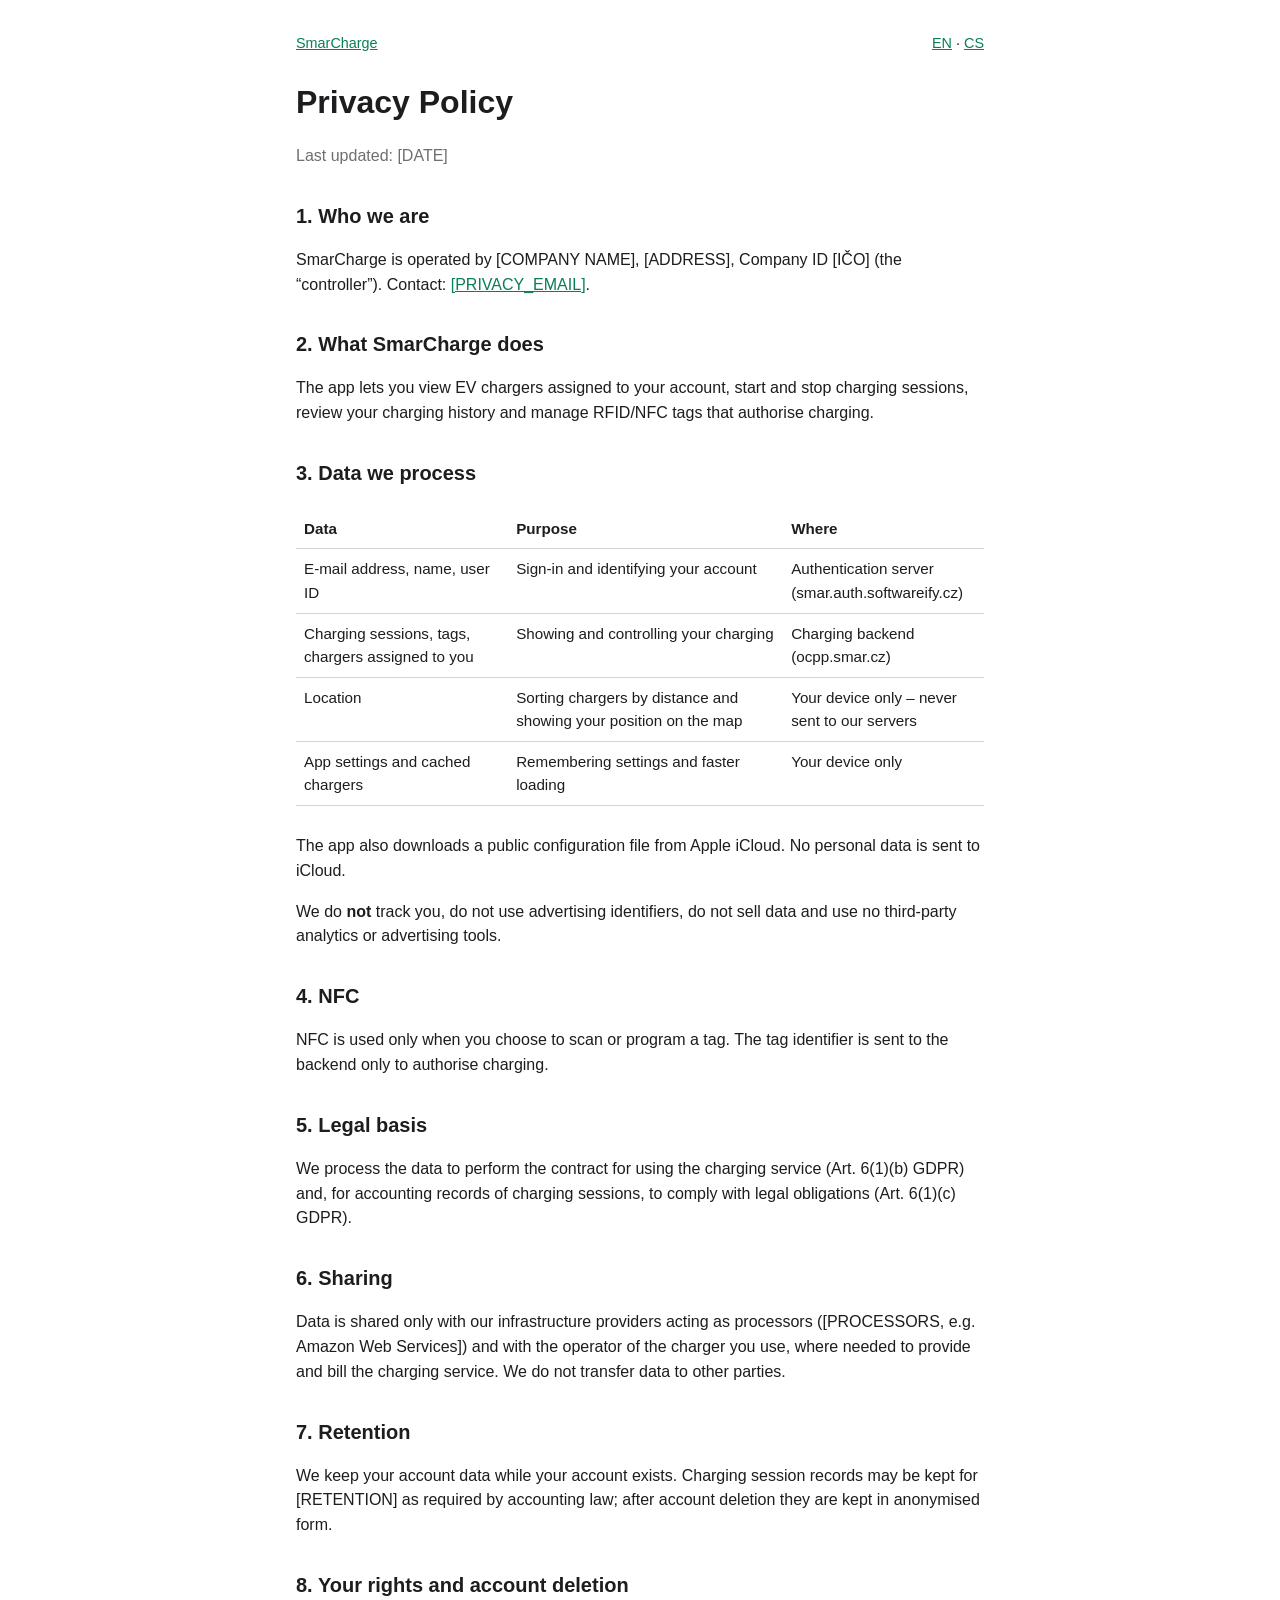
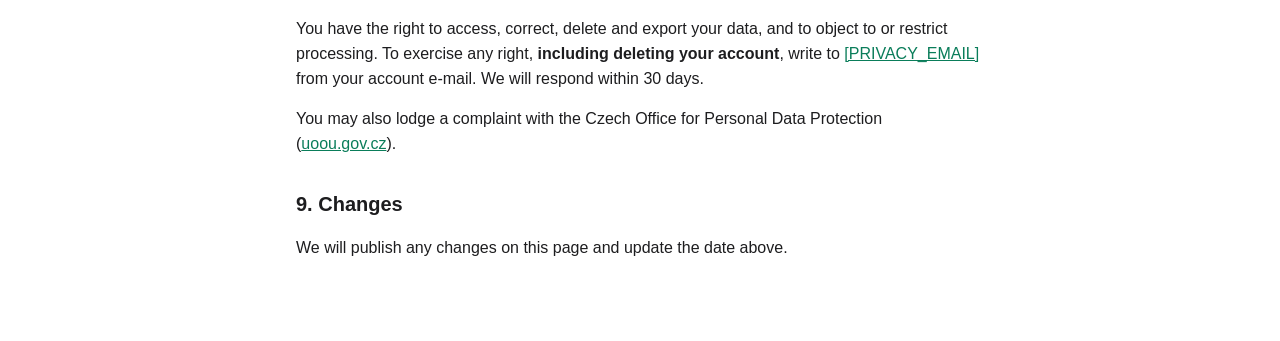
==== privacy/index.html @ bc1ef053 "Initial SmarCharge public Pages site." ====
<!doctype html>
<html lang="en">
<head>
<meta charset="utf-8">
<meta name="viewport" content="width=device-width, initial-scale=1">
<title>SmarCharge Privacy Policy</title>
<link rel="stylesheet" href="../style.css">
<script src="../lang.js"></script>
</head>
<body>
<main>
<nav><a href="../">SmarCharge</a><span><a href="#" onclick="setLang('en');return false">EN</a> · <a href="#" onclick="setLang('cs');return false">CS</a></span></nav>

<section lang="en">
  <h1>Privacy Policy</h1>
  <p class="muted">Last updated: [DATE]</p>

  <h2>1. Who we are</h2>
  <p>SmarCharge is operated by [COMPANY NAME], [ADDRESS], Company ID [IČO] (the “controller”). Contact: <a href="mailto:[PRIVACY_EMAIL]">[PRIVACY_EMAIL]</a>.</p>

  <h2>2. What SmarCharge does</h2>
  <p>The app lets you view EV chargers assigned to your account, start and stop charging sessions, review your charging history and manage RFID/NFC tags that authorise charging.</p>

  <h2>3. Data we process</h2>
  <div class="table-wrap"><table>
    <tr><th>Data</th><th>Purpose</th><th>Where</th></tr>
    <tr><td>E-mail address, name, user ID</td><td>Sign-in and identifying your account</td><td>Authentication server (smar.auth.softwareify.cz)</td></tr>
    <tr><td>Charging sessions, tags, chargers assigned to you</td><td>Showing and controlling your charging</td><td>Charging backend (ocpp.smar.cz)</td></tr>
    <tr><td>Location</td><td>Sorting chargers by distance and showing your position on the map</td><td>Your device only – never sent to our servers</td></tr>
    <tr><td>App settings and cached chargers</td><td>Remembering settings and faster loading</td><td>Your device only</td></tr>
  </table></div>
  <p>The app also downloads a public configuration file from Apple iCloud. No personal data is sent to iCloud.</p>
  <p>We do <strong>not</strong> track you, do not use advertising identifiers, do not sell data and use no third-party analytics or advertising tools.</p>

  <h2>4. NFC</h2>
  <p>NFC is used only when you choose to scan or program a tag. The tag identifier is sent to the backend only to authorise charging.</p>

  <h2>5. Legal basis</h2>
  <p>We process the data to perform the contract for using the charging service (Art. 6(1)(b) GDPR) and, for accounting records of charging sessions, to comply with legal obligations (Art. 6(1)(c) GDPR).</p>

  <h2>6. Sharing</h2>
  <p>Data is shared only with our infrastructure providers acting as processors ([PROCESSORS, e.g. Amazon Web Services]) and with the operator of the charger you use, where needed to provide and bill the charging service. We do not transfer data to other parties.</p>

  <h2>7. Retention</h2>
  <p>We keep your account data while your account exists. Charging session records may be kept for [RETENTION] as required by accounting law; after account deletion they are kept in anonymised form.</p>

  <h2>8. Your rights and account deletion</h2>
  <p>You have the right to access, correct, delete and export your data, and to object to or restrict processing. To exercise any right, <strong>including deleting your account</strong>, write to <a href="mailto:[PRIVACY_EMAIL]">[PRIVACY_EMAIL]</a> from your account e-mail. We will respond within 30 days.</p>
  <p>You may also lodge a complaint with the Czech Office for Personal Data Protection (<a href="https://uoou.gov.cz">uoou.gov.cz</a>).</p>

  <h2>9. Changes</h2>
  <p>We will publish any changes on this page and update the date above.</p>
</section>

<section lang="cs">
  <h1>Zásady ochrany osobních údajů</h1>
  <p class="muted">Poslední aktualizace: [DATUM]</p>

  <h2>1. Kdo jsme</h2>
  <p>Aplikaci SmarCharge provozuje [OBCHODNÍ JMÉNO], [ADRESA], IČO [IČO] („správce“). Kontakt: <a href="mailto:[PRIVACY_EMAIL]">[PRIVACY_EMAIL]</a>.</p>

  <h2>2. K čemu aplikace slouží</h2>
  <p>Aplikace zobrazuje nabíječky přidělené k vašemu účtu, umožňuje spustit a zastavit nabíjení, prohlížet historii nabíjení a spravovat RFID/NFC tagy, kterými se nabíjení autorizuje.</p>

  <h2>3. Jaké údaje zpracováváme</h2>
  <div class="table-wrap"><table>
    <tr><th>Údaje</th><th>Účel</th><th>Kde</th></tr>
    <tr><td>E-mail, jméno, ID uživatele</td><td>Přihlášení a identifikace účtu</td><td>Přihlašovací server (smar.auth.softwareify.cz)</td></tr>
    <tr><td>Nabíjecí relace, tagy, přidělené nabíječky</td><td>Zobrazení a ovládání nabíjení</td><td>Backend nabíjení (ocpp.smar.cz)</td></tr>
    <tr><td>Poloha</td><td>Řazení nabíječek podle vzdálenosti a zobrazení na mapě</td><td>Pouze ve vašem zařízení – na naše servery se neodesílá</td></tr>
    <tr><td>Nastavení a mezipaměť nabíječek</td><td>Zapamatování nastavení a rychlejší načítání</td><td>Pouze ve vašem zařízení</td></tr>
  </table></div>
  <p>Aplikace dále stahuje veřejný konfigurační soubor z Apple iCloud. Do iCloudu se neodesílají žádné osobní údaje.</p>
  <p><strong>Nesledujeme</strong> vás, nepoužíváme reklamní identifikátory, údaje neprodáváme a nepoužíváme analytické ani reklamní nástroje třetích stran.</p>

  <h2>4. NFC</h2>
  <p>NFC se používá jen tehdy, když sami zvolíte načtení nebo naprogramování tagu. Identifikátor tagu se odesílá na backend pouze kvůli autorizaci nabíjení.</p>

  <h2>5. Právní základ</h2>
  <p>Údaje zpracováváme pro plnění smlouvy o využívání nabíjecí služby (čl. 6 odst. 1 písm. b) GDPR) a u účetních záznamů o nabíjení pro splnění právní povinnosti (čl. 6 odst. 1 písm. c) GDPR).</p>

  <h2>6. Předávání údajů</h2>
  <p>Údaje předáváme pouze poskytovatelům infrastruktury jako zpracovatelům ([ZPRACOVATELÉ, např. Amazon Web Services]) a provozovateli nabíječky, kterou používáte, pokud je to nutné pro poskytnutí a vyúčtování nabíjení. Jiným subjektům údaje nepředáváme.</p>

  <h2>7. Doba uchování</h2>
  <p>Údaje o účtu uchováváme po dobu existence účtu. Záznamy o nabíjení můžeme uchovávat [DOBA] podle účetních předpisů; po zrušení účtu v anonymizované podobě.</p>

  <h2>8. Vaše práva a zrušení účtu</h2>
  <p>Máte právo na přístup k údajům, jejich opravu, výmaz a přenositelnost a právo vznést námitku nebo požadovat omezení zpracování. Pro uplatnění práv, <strong>včetně zrušení účtu</strong>, napište z e-mailu svého účtu na <a href="mailto:[PRIVACY_EMAIL]">[PRIVACY_EMAIL]</a>. Odpovíme do 30 dnů.</p>
  <p>Stížnost můžete podat u Úřadu pro ochranu osobních údajů (<a href="https://uoou.gov.cz">uoou.gov.cz</a>).</p>

  <h2>9. Změny</h2>
  <p>Změny zveřejníme na této stránce a aktualizujeme datum výše.</p>
</section>
</main>
</body>
</html>
---- style.css ----
:root { --bg:#fff; --fg:#1d1d1f; --muted:#6e6e73; --accent:#0a7d5a; --card:#f5f5f7; --line:#d2d2d7; }
@media (prefers-color-scheme: dark) {
  :root { --bg:#111; --fg:#f5f5f7; --muted:#a1a1a6; --accent:#3ddc97; --card:#1c1c1e; --line:#38383a; }
}
* { box-sizing: border-box; }
body { margin:0; background:var(--bg); color:var(--fg); font:16px/1.55 -apple-system,BlinkMacSystemFont,"Segoe UI",Roboto,sans-serif; }
main { max-width: 720px; margin: 0 auto; padding: 32px 16px 64px; }
h1 { font-size: 2rem; margin: 0 0 4px; }
h2 { font-size: 1.25rem; margin: 32px 0 8px; }
.lead, .muted { color: var(--muted); }
a { color: var(--accent); }
nav { display:flex; justify-content:space-between; gap:16px; font-size:.9rem; margin-bottom:24px; }
.card { background: var(--card); border: 1px solid var(--line); border-radius: 12px; padding: 16px; margin: 12px 0; }
details { background: var(--card); border: 1px solid var(--line); border-radius: 12px; padding: 12px 16px; margin: 8px 0; }
summary { cursor: pointer; font-weight: 600; }
table { width:100%; border-collapse: collapse; margin: 12px 0; font-size:.95rem; }
th, td { overflow-wrap:anywhere; text-align:left; vertical-align:top; padding:8px; border-bottom:1px solid var(--line); }
.table-wrap { overflow-x:auto; }
section[lang="cs"] { display: none; }
:root[data-lang="cs"] section[lang="en"] { display: none; }
:root[data-lang="cs"] section[lang="cs"] { display: block; }
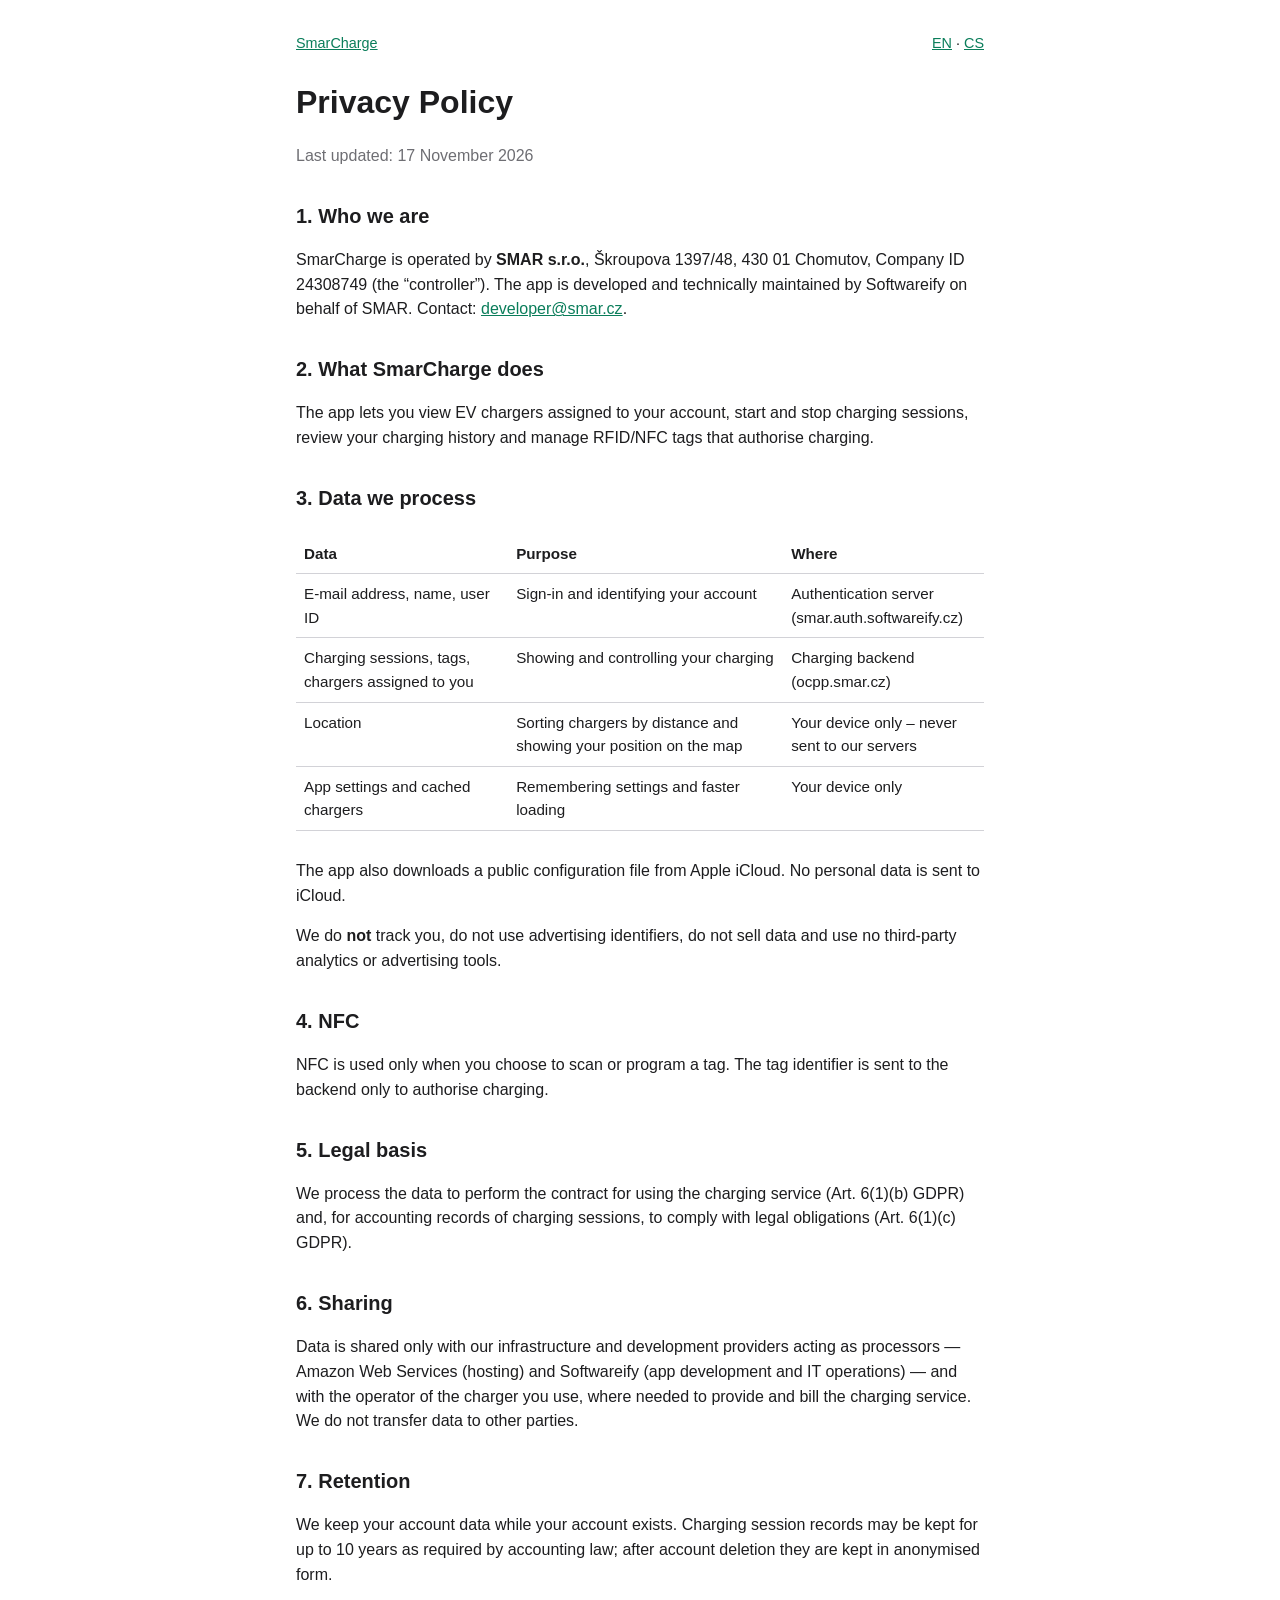
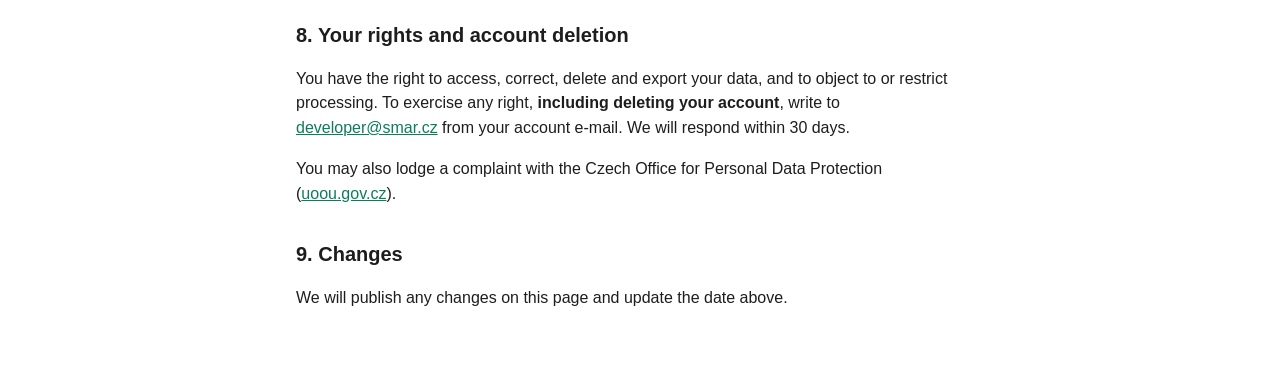
==== commit f8f2c442: "docs: fill SmarCharge privacy and support with SMAR legal details Controller is SMAR s.r.o.; Softwar" ====
--- a/privacy/index.html
+++ b/privacy/index.html
@@ -13,10 +13,10 @@
 
 <section lang="en">
   <h1>Privacy Policy</h1>
-  <p class="muted">Last updated: [DATE]</p>
+  <p class="muted">Last updated: 17 November 2026</p>
 
   <h2>1. Who we are</h2>
-  <p>SmarCharge is operated by [COMPANY NAME], [ADDRESS], Company ID [IČO] (the “controller”). Contact: <a href="mailto:[PRIVACY_EMAIL]">[PRIVACY_EMAIL]</a>.</p>
+  <p>SmarCharge is operated by <strong>SMAR s.r.o.</strong>, Škroupova 1397/48, 430 01 Chomutov, Company ID 24308749 (the “controller”). The app is developed and technically maintained by Softwareify on behalf of SMAR. Contact: <a href="mailto:developer@smar.cz">developer@smar.cz</a>.</p>
 
   <h2>2. What SmarCharge does</h2>
   <p>The app lets you view EV chargers assigned to your account, start and stop charging sessions, review your charging history and manage RFID/NFC tags that authorise charging.</p>
@@ -39,13 +39,13 @@
   <p>We process the data to perform the contract for using the charging service (Art. 6(1)(b) GDPR) and, for accounting records of charging sessions, to comply with legal obligations (Art. 6(1)(c) GDPR).</p>
 
   <h2>6. Sharing</h2>
-  <p>Data is shared only with our infrastructure providers acting as processors ([PROCESSORS, e.g. Amazon Web Services]) and with the operator of the charger you use, where needed to provide and bill the charging service. We do not transfer data to other parties.</p>
+  <p>Data is shared only with our infrastructure and development providers acting as processors — Amazon Web Services (hosting) and Softwareify (app development and IT operations) — and with the operator of the charger you use, where needed to provide and bill the charging service. We do not transfer data to other parties.</p>
 
   <h2>7. Retention</h2>
-  <p>We keep your account data while your account exists. Charging session records may be kept for [RETENTION] as required by accounting law; after account deletion they are kept in anonymised form.</p>
+  <p>We keep your account data while your account exists. Charging session records may be kept for up to 10 years as required by accounting law; after account deletion they are kept in anonymised form.</p>
 
   <h2>8. Your rights and account deletion</h2>
-  <p>You have the right to access, correct, delete and export your data, and to object to or restrict processing. To exercise any right, <strong>including deleting your account</strong>, write to <a href="mailto:[PRIVACY_EMAIL]">[PRIVACY_EMAIL]</a> from your account e-mail. We will respond within 30 days.</p>
+  <p>You have the right to access, correct, delete and export your data, and to object to or restrict processing. To exercise any right, <strong>including deleting your account</strong>, write to <a href="mailto:developer@smar.cz">developer@smar.cz</a> from your account e-mail. We will respond within 30 days.</p>
   <p>You may also lodge a complaint with the Czech Office for Personal Data Protection (<a href="https://uoou.gov.cz">uoou.gov.cz</a>).</p>
 
   <h2>9. Changes</h2>
@@ -54,10 +54,10 @@
 
 <section lang="cs">
   <h1>Zásady ochrany osobních údajů</h1>
-  <p class="muted">Poslední aktualizace: [DATUM]</p>
+  <p class="muted">Poslední aktualizace: 17. 11. 2026</p>
 
   <h2>1. Kdo jsme</h2>
-  <p>Aplikaci SmarCharge provozuje [OBCHODNÍ JMÉNO], [ADRESA], IČO [IČO] („správce“). Kontakt: <a href="mailto:[PRIVACY_EMAIL]">[PRIVACY_EMAIL]</a>.</p>
+  <p>Aplikaci SmarCharge provozuje <strong>SMAR s.r.o.</strong>, Škroupova 1397/48, 430 01 Chomutov, IČO 24308749 („správce“). Aplikaci vyvíjí a technicky provozuje Softwareify jménem SMAR. Kontakt: <a href="mailto:developer@smar.cz">developer@smar.cz</a>.</p>
 
   <h2>2. K čemu aplikace slouží</h2>
   <p>Aplikace zobrazuje nabíječky přidělené k vašemu účtu, umožňuje spustit a zastavit nabíjení, prohlížet historii nabíjení a spravovat RFID/NFC tagy, kterými se nabíjení autorizuje.</p>
@@ -80,13 +80,13 @@
   <p>Údaje zpracováváme pro plnění smlouvy o využívání nabíjecí služby (čl. 6 odst. 1 písm. b) GDPR) a u účetních záznamů o nabíjení pro splnění právní povinnosti (čl. 6 odst. 1 písm. c) GDPR).</p>
 
   <h2>6. Předávání údajů</h2>
-  <p>Údaje předáváme pouze poskytovatelům infrastruktury jako zpracovatelům ([ZPRACOVATELÉ, např. Amazon Web Services]) a provozovateli nabíječky, kterou používáte, pokud je to nutné pro poskytnutí a vyúčtování nabíjení. Jiným subjektům údaje nepředáváme.</p>
+  <p>Údaje předáváme pouze poskytovatelům infrastruktury a vývoje jako zpracovatelům — Amazon Web Services (hosting) a Softwareify (vývoj aplikace a IT provoz) — a provozovateli nabíječky, kterou používáte, pokud je to nutné pro poskytnutí a vyúčtování nabíjení. Jiným subjektům údaje nepředáváme.</p>
 
   <h2>7. Doba uchování</h2>
-  <p>Údaje o účtu uchováváme po dobu existence účtu. Záznamy o nabíjení můžeme uchovávat [DOBA] podle účetních předpisů; po zrušení účtu v anonymizované podobě.</p>
+  <p>Údaje o účtu uchováváme po dobu existence účtu. Záznamy o nabíjení můžeme uchovávat až 10 let podle účetních předpisů; po zrušení účtu v anonymizované podobě.</p>
 
   <h2>8. Vaše práva a zrušení účtu</h2>
-  <p>Máte právo na přístup k údajům, jejich opravu, výmaz a přenositelnost a právo vznést námitku nebo požadovat omezení zpracování. Pro uplatnění práv, <strong>včetně zrušení účtu</strong>, napište z e-mailu svého účtu na <a href="mailto:[PRIVACY_EMAIL]">[PRIVACY_EMAIL]</a>. Odpovíme do 30 dnů.</p>
+  <p>Máte právo na přístup k údajům, jejich opravu, výmaz a přenositelnost a právo vznést námitku nebo požadovat omezení zpracování. Pro uplatnění práv, <strong>včetně zrušení účtu</strong>, napište z e-mailu svého účtu na <a href="mailto:developer@smar.cz">developer@smar.cz</a>. Odpovíme do 30 dnů.</p>
   <p>Stížnost můžete podat u Úřadu pro ochranu osobních údajů (<a href="https://uoou.gov.cz">uoou.gov.cz</a>).</p>
 
   <h2>9. Změny</h2>
